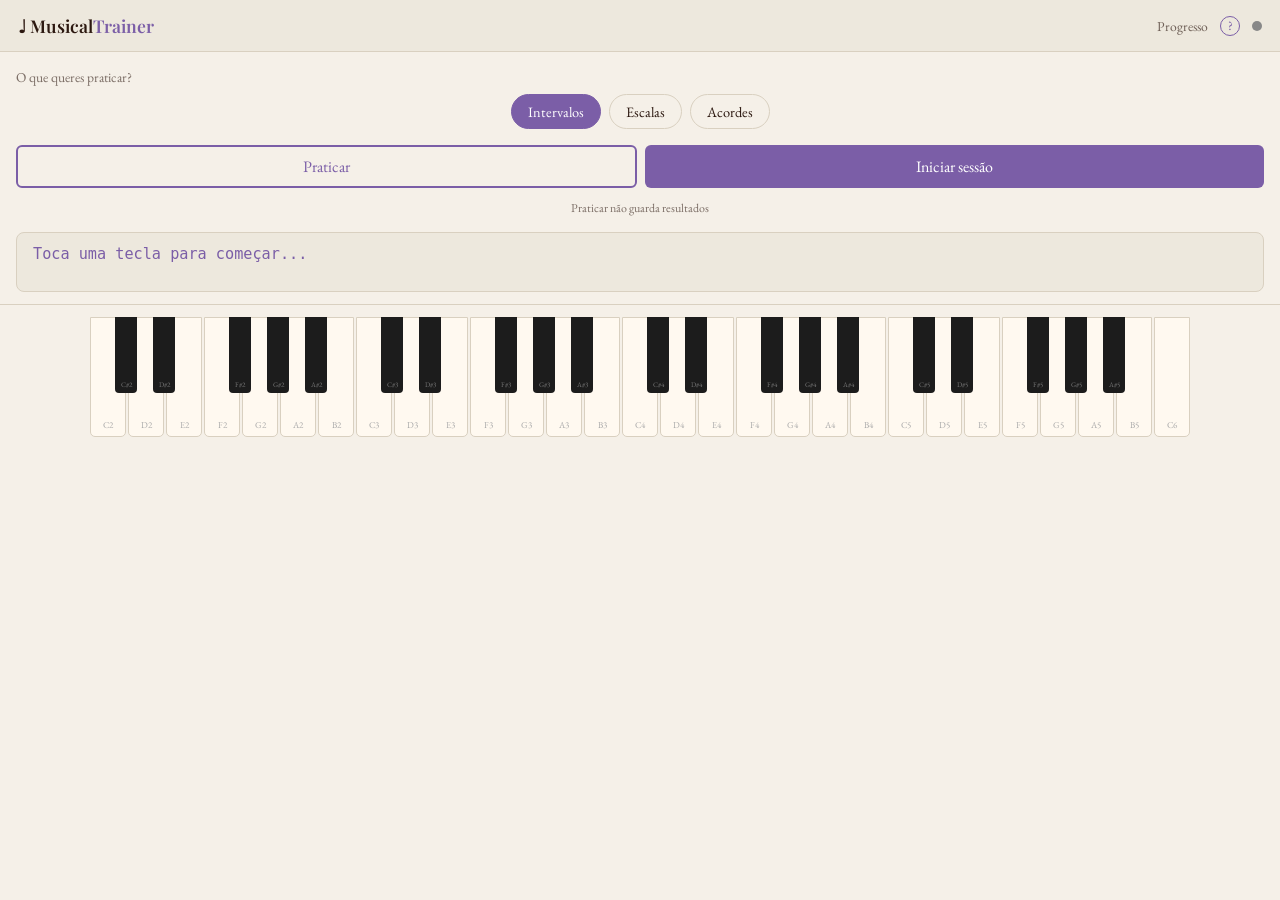
==== frontend/index.html @ 0d6bdf89 "feat(frontend): adicionar index.html com sandbox e seleccao de modo" ====
<!DOCTYPE html>
<html lang="pt">
<head>
  <meta charset="UTF-8">
  <meta name="viewport" content="width=device-width, initial-scale=1.0">
  <title>Musical Trainer</title>
  <link rel="stylesheet" href="css/main.css">
</head>
<body>

<!-- cabecalho: logo, link para progresso, botao de ajuda, LED MIDI -->
<header class="app-header">
  <a class="app-logo" href="index.html">♩ Musical<span>Trainer</span></a>
  <nav class="nav-links">
    <a href="progress.html">Progresso</a>
    <button class="help-btn" id="help-btn" aria-label="Ajuda">?</button>
    <div class="midi-led" id="midi-led"></div>
  </nav>
</header>

<!-- banner de sessao orfa - aparece se houver sessao activa em storage -->
<div class="orphan-banner hidden" id="orphan-banner">
  <span>Tens uma sessão em curso.</span>
  <button class="btn btn-sm btn-secondary" id="orphan-continue">Continuar</button>
  <button class="btn btn-sm btn-ghost"      id="orphan-end">Terminar</button>
</div>

<!-- seleccao de tipo de exercicio e modo de inicio -->
<div class="p-16">
  <p class="text-sm opacity-60 mb-8">O que queres praticar?</p>
  <div class="type-selector" id="type-selector">
    <button class="type-btn" data-type="INTERVAL">Intervalos</button>
    <button class="type-btn" data-type="SCALE">Escalas</button>
    <button class="type-btn" data-type="CHORD">Acordes</button>
  </div>
  <div class="flex gap-8 mt-16">
    <button class="btn btn-secondary w-full" id="btn-practice">Praticar</button>
    <button class="btn btn-primary w-full"   id="btn-session">Iniciar sessão</button>
  </div>
  <p class="text-xs opacity-60 text-center mt-12">Praticar não guarda resultados</p>
</div>

<!-- painel sandbox: notas tocadas + intervalo entre as duas mais recentes (F08) -->
<div class="px-16 mb-12">
  <div class="notes-panel">
    <div class="notes-display" id="sandbox-notes">Toca uma tecla para começar...</div>
    <div class="interval-info" id="sandbox-interval"></div>
  </div>
</div>

<!-- teclado sandbox - tocavel livremente, sem recolha de resposta a exercicio -->
<div class="keyboard-outer">
  <div class="keyboard" id="sandbox-keyboard"></div>
</div>

<!-- modal de ajuda -->
<div class="modal-overlay" id="help-modal" role="dialog" aria-modal="true">
  <div class="modal-box">
    <button class="modal-close" id="modal-close" aria-label="Fechar">×</button>
    <h3>Ajuda</h3>
    <h4>Sobre</h4>
    <p>Musical Trainer é uma ferramenta de treino auditivo. Identifica intervalos, escalas e acordes tocando no teclado virtual ou num controlador MIDI físico.</p>
    <h4>Como funciona</h4>
    <ul>
      <li><strong>Praticar</strong> — ouve e toca as notas. Sem pontuação.</li>
      <li><strong>Iniciar sessão</strong> — os resultados ficam guardados.</li>
      <li><strong>Progresso</strong> — vê a evolução por tipo de exercício.</li>
    </ul>
    <h4>Perguntas frequentes</h4>
    <div class="faq-q">A prática conta para o progresso?</div>
    <div class="faq-a">Não. O modo prática é efémero — nada fica guardado quando sais.</div>
    <div class="faq-q">Posso usar teclado MIDI físico?</div>
    <div class="faq-a">Sim, se o browser suportar Web MIDI API (Chrome e Edge).</div>
    <div class="flex justify-center mt-16">
      <button class="btn btn-ghost btn-sm" id="modal-close-alt">Fechar</button>
    </div>
  </div>
</div>

<script type="module">
import { startSession, endSession, getNoteInfo } from './js/api.js';
import * as state from './js/state.js';
import { createNotesQueue }                      from './js/notes-queue.js';
import { buildKeyboard, onNoteOn, getKeyboardRange } from './js/keyboard.js';
import { playNote }                              from './js/audio.js';
import { initMidi }                              from './js/midi.js';

/* --- seletor de tipo --- */
const typeButtons = document.querySelectorAll('.type-btn');

// restaura o tipo guardado da sessao anterior
const savedType = state.getType();
typeButtons.forEach(btn => {
    btn.classList.toggle('active', btn.dataset.type === savedType);
    btn.addEventListener('click', () => {
        typeButtons.forEach(b => b.classList.remove('active'));
        btn.classList.add('active');
        state.setType(btn.dataset.type);
    });
});

/* --- sandbox: painel de notas e intervalo (F08) --- */
const sandboxQ   = createNotesQueue(8);
const notesEl    = document.getElementById('sandbox-notes');
const intervalEl = document.getElementById('sandbox-interval');

/**
 * Processa uma nota do sandbox - tanto do teclado virtual como do MIDI fisico.
 * Optei por centralizar aqui em vez de dois handlers separados para garantir
 * que o intervalo e calculado independentemente da origem da nota.
 * @param {number} midi
 */
async function handleSandboxNote(midi) {
    playNote(midi, 500);
    sandboxQ.push(midi);
    notesEl.textContent = sandboxQ.toDisplayString();

    const arr = sandboxQ.toArray();
    if (arr.length >= 2) {
        try {
            const info = await getNoteInfo(arr.slice(-2));
            intervalEl.textContent = info.interval
                ? `${info.interval.name} — ${info.interval.semitones} semítons`
                : '';
        } catch { intervalEl.textContent = ''; }
    } else {
        intervalEl.textContent = '';
    }
}

// teclado virtual e MIDI fisico chamam o mesmo handler
onNoteOn(midi => handleSandboxNote(midi));

const [s, e] = getKeyboardRange();
buildKeyboard('sandbox-keyboard', s, e);

/* --- LED MIDI --- */
const ledEl = document.getElementById('midi-led');
function updateLed(ledState) {
    ledEl.className = 'midi-led' + (ledState !== 'off' ? ` ${ledState}` : '');
}
initMidi(midi => handleSandboxNote(midi), updateLed);

/* --- modal de ajuda --- */
const modal    = document.getElementById('help-modal');
const openBtn  = document.getElementById('help-btn');
const closeBtn = document.getElementById('modal-close');
const closeAlt = document.getElementById('modal-close-alt');
openBtn.addEventListener('click',  () => modal.classList.add('visible'));
closeBtn.addEventListener('click', () => modal.classList.remove('visible'));
closeAlt.addEventListener('click', () => modal.classList.remove('visible'));
// fecha ao clicar fora do modal-box
modal.addEventListener('click', e => { if (e.target === modal) modal.classList.remove('visible'); });

/* --- banner de sessao orfa --- */
const banner      = document.getElementById('orphan-banner');
const continueBtn = document.getElementById('orphan-continue');
const endBtn      = document.getElementById('orphan-end');

if (state.hasActiveSession()) {
    banner.classList.remove('hidden');
}
continueBtn.addEventListener('click', () => {
    window.location.href = 'exercise.html';
});
endBtn.addEventListener('click', async () => {
    try { await endSession(state.getSessionId()); } catch { /* best effort - sessao pode ja estar fechada */ }
    state.clearSession();
    banner.classList.add('hidden');
});

/* --- botao Praticar --- */
document.getElementById('btn-practice').addEventListener('click', () => {
    state.setMode('practice');
    state.setSessionId(0);
    state.setCounters({ correct: 0, incorrect: 0, total: 0 });
    window.location.href = 'exercise.html';
});

/* --- botao Iniciar sessao --- */
document.getElementById('btn-session').addEventListener('click', async () => {
    // se ja ha sessao activa, mostra o banner em vez de abrir outra em paralelo
    if (state.hasActiveSession()) {
        banner.classList.remove('hidden');
        return;
    }
    try {
        const session = await startSession();
        state.setMode('session');
        state.setSessionId(session.id);
        state.setSessionTs(new Date().toISOString());
        state.setCounters({ correct: 0, incorrect: 0, total: 0 });
        window.location.href = 'exercise.html';
    } catch (err) {
        alert('Erro ao iniciar sessão: ' + err.message);
    }
});
</script>
</body>
</html>
---- frontend/css/main.css ----
/* estilos partilhados por todas as páginas.
 * paleta extraida dos wireframes (docs/design/wireframes.html) - nao alterar sem ADR.
 * tipografia via Google Fonts: Playfair Display (titulos) + EB Garamond (corpo). */

@import url('https://fonts.googleapis.com/css2?family=Playfair+Display:wght@400;600;700&family=EB+Garamond:ital,wght@0,400;0,500;1,400&display=swap');

/* --- variaveis de paleta (ADR - wireframes) --- */
:root {
  --bg:        #F5F0E8;
  --text:      #2C1810;
  --accent:    #7B5EA7;
  --correct:   #4A7C59;
  --incorrect: #8B3A3A;
  --key-white: #FFF9F0;
  --key-black: #1C1C1C;
  --surface:   #EDE8DD;
  --border:    #D9D0C0;
}

/* --- reset minimo --- */
*, *::before, *::after { box-sizing: border-box; margin: 0; padding: 0; }

body {
  background: var(--bg);
  color: var(--text);
  font-family: 'EB Garamond', Georgia, serif;
  min-height: 100vh;
}

/* --- cabecalho --- */
.app-header {
  display: flex;
  align-items: center;
  justify-content: space-between;
  padding: 14px 18px;
  background: var(--surface);
  border-bottom: 1px solid var(--border);
}
.app-logo {
  font-family: 'Playfair Display', serif;
  font-size: 1.1rem;
  font-weight: 600;
  color: var(--text);
  text-decoration: none;
}
.app-logo span { color: var(--accent); }

.nav-links { display: flex; gap: 12px; align-items: center; }
.nav-links a {
  font-size: .85rem;
  color: var(--text);
  text-decoration: none;
  opacity: .65;
}
.nav-links a:hover { opacity: 1; }

/* --- LED MIDI - 3 estados: off / connected / active --- */
.midi-led {
  width: 10px;
  height: 10px;
  border-radius: 50%;
  background: #888;
  flex-shrink: 0;
  transition: background .1s, box-shadow .1s;
}
.midi-led.connected { background: var(--correct); box-shadow: 0 0 6px var(--correct); }
.midi-led.active    { background: #fff;           box-shadow: 0 0 8px #fff; }

/* --- botao de ajuda "?" --- */
.help-btn {
  font-size: .8rem;
  color: var(--accent);
  cursor: pointer;
  border: 1px solid var(--accent);
  border-radius: 50%;
  width: 20px;
  height: 20px;
  display: flex;
  align-items: center;
  justify-content: center;
  flex-shrink: 0;
  background: none;
  font-family: inherit;
  padding: 0;
}

/* --- botoes --- */
button, .btn {
  font-family: 'EB Garamond', serif;
  font-size: 1rem;
  padding: 9px 22px;
  border-radius: 6px;
  cursor: pointer;
  border: none;
  display: inline-block;
  text-align: center;
  transition: opacity .15s;
}
button:hover { opacity: .85; }

.btn-primary   { background: var(--accent); color: #fff; }
.btn-secondary { background: transparent; color: var(--accent); border: 2px solid var(--accent); }
.btn-ghost     { background: transparent; color: var(--text); border: 1px solid var(--border); }
.btn-sm        { font-size: .85rem; padding: 6px 14px; }
.w-full        { width: 100%; }

/* --- seletor de tipo de exercicio --- */
.type-selector { display: flex; gap: 8px; justify-content: center; flex-wrap: wrap; }
.type-btn {
  font-family: 'EB Garamond', serif;
  font-size: .9rem;
  padding: 7px 16px;
  border-radius: 20px;
  cursor: pointer;
  border: 1px solid var(--border);
  background: transparent;
  color: var(--text);
  transition: background .15s, color .15s;
}
.type-btn.active { background: var(--accent); color: #fff; border-color: var(--accent); }

/* --- card de exercicio --- */
.exercise-card {
  background: var(--surface);
  border: 1px solid var(--border);
  border-radius: 10px;
  padding: 20px 24px;
}
.exercise-card h2 {
  font-family: 'Playfair Display', serif;
  font-size: 1.15rem;
  margin-bottom: 8px;
}
.exercise-card p { font-size: .9rem; opacity: .65; margin-bottom: 14px; }

/* --- feedback apos avaliacao --- */
.feedback-panel { padding: 12px 16px; border-radius: 8px; font-size: .95rem; }
.feedback-panel.correct   { background: #E8F4EC; border: 1px solid #B8DEC4; color: var(--correct); }
.feedback-panel.incorrect { background: #F5E8E8; border: 1px solid #DEB8B8; color: var(--incorrect); }

/* --- banner de modo pratica --- */
.practice-banner {
  background: #F0EBF7;
  border-bottom: 1px solid #C5B2E0;
  color: var(--accent);
  font-size: .8rem;
  text-align: center;
  padding: 6px;
}

/* --- painel de notas tocadas --- */
.notes-panel {
  background: var(--surface);
  border: 1px solid var(--border);
  border-radius: 8px;
  padding: 12px 16px;
  min-height: 60px;
}
.notes-display  { font-family: monospace; color: var(--accent); font-size: .95rem; word-break: break-all; }
.notes-hint     { font-size: .78rem; opacity: .55; }
.interval-info  { font-size: .85rem; opacity: .75; margin-top: 4px; }

/* --- contador no header (sessao pontuada) --- */
.session-counter        { font-size: .85rem; opacity: .7; }
.session-counter strong { opacity: 1; color: var(--accent); }

/* --- modal de ajuda --- */
.modal-overlay {
  display: none;
  position: fixed;
  inset: 0;
  background: rgba(44,24,16,.45);
  align-items: center;
  justify-content: center;
  z-index: 100;
}
.modal-overlay.visible { display: flex; }
.modal-box {
  background: var(--bg);
  border: 1px solid var(--border);
  border-radius: 12px;
  padding: 24px;
  width: 90%;
  max-width: 320px;
  max-height: 80vh;
  overflow-y: auto;
}
.modal-box h3 { font-family: 'Playfair Display', serif; font-size: 1.1rem; margin-bottom: 12px; }
.modal-box h4 { font-size: .9rem; font-weight: 600; margin: 14px 0 5px; color: var(--accent); }
.modal-box p, .modal-box li { font-size: .83rem; opacity: .8; line-height: 1.5; }
.modal-box ul  { padding-left: 14px; }
.modal-close   {
  float: right;
  font-size: 1.2rem;
  cursor: pointer;
  opacity: .5;
  background: none;
  border: none;
  font-family: inherit;
  color: var(--text);
  padding: 0;
}
.faq-q { font-weight: 500; margin-top: 10px; font-size: .83rem; }
.faq-a { font-size: .8rem; opacity: .65; margin-top: 2px; }

/* --- banner de sessao orfa --- */
.orphan-banner {
  background: #FFF8E1;
  border-bottom: 1px solid #F5CC6A;
  padding: 10px 18px;
  display: flex;
  align-items: center;
  gap: 12px;
  font-size: .88rem;
  flex-wrap: wrap;
}

/* --- barras de progresso --- */
.progress-bar  { height: 8px; background: var(--border); border-radius: 4px; overflow: hidden; }
.progress-fill { height: 100%; background: var(--accent); border-radius: 4px; transition: width .3s; }
.progress-fill.correct { background: var(--correct); }

/* --- linhas de estatistica --- */
.stat-row {
  display: flex;
  justify-content: space-between;
  align-items: center;
  padding: 8px 0;
  border-bottom: 1px solid var(--border);
  font-size: .9rem;
}

/* --- hint card (area mais fraca, formula de escala) --- */
.hint-card {
  background: var(--surface);
  border: 1px solid var(--border);
  border-radius: 8px;
  padding: 12px 16px;
  font-size: .85rem;
  opacity: .85;
}
.hint-label {
  font-size: .7rem;
  text-transform: uppercase;
  letter-spacing: .05em;
  color: var(--accent);
  margin-bottom: 4px;
}

/* --- teclado virtual ---
 * largura de tecla branca fixa em 36px (WK_W=38 em keyboard.js inclui o gap de 2px).
 * nao alterar a largura via media queries - o JS de posicionamento das teclas pretas
 * depende de WK_W constante. a altura varia para dar mais conforto em ecras maiores.
 * overflow-x: auto no container garante scroll horizontal em mobile. */
.keyboard-outer {
  padding: 12px 12px 16px;
  overflow-x: auto;
  background: var(--bg);
  border-top: 1px solid var(--border);
}
.keyboard {
  position: relative;
  display: flex;
  gap: 2px;
  width: fit-content;
  margin: 0 auto;
}

.wk {
  width: 36px;
  height: 100px;
  background: var(--key-white);
  border: 1px solid var(--border);
  border-radius: 0 0 5px 5px;
  position: relative;
  display: flex;
  align-items: flex-end;
  justify-content: center;
  padding-bottom: 5px;
  cursor: pointer;
  flex-shrink: 0;
  user-select: none;
  transition: background .05s;
}
.wk:hover      { background: #EEE8D8; box-shadow: inset 0 -3px 0 var(--accent); }
.wk.active     { background: #DDD5C4; box-shadow: inset 0 -3px 0 var(--accent); }
.wk.highlighted { background: #D5C8F0; box-shadow: inset 0 -3px 0 var(--accent); }
.wk .lbl       { font-size: 9px; font-family: 'EB Garamond', serif; color: #aaa; pointer-events: none; }

.bk {
  position: absolute;
  width: 22px;
  height: 62px;
  background: var(--key-black);
  border-radius: 0 0 4px 4px;
  z-index: 2;
  cursor: pointer;
  display: flex;
  align-items: flex-end;
  justify-content: center;
  padding-bottom: 4px;
  user-select: none;
  transition: background .05s;
}
.bk:hover      { background: #3A3A3A; box-shadow: inset 0 -2px 0 var(--accent); }
.bk.active     { background: #4A4A4A; box-shadow: inset 0 -2px 0 var(--accent); }
.bk.highlighted { background: #5A4A7A; }
.bk .lbl       { font-size: 7px; color: #777; font-family: 'EB Garamond', serif; pointer-events: none; }

/* apenas a altura das teclas cresce em ecras maiores - largura permanece fixa */
@media (min-width: 768px)  { .wk { height: 110px; } .bk { height: 70px; } }
@media (min-width: 1024px) { .wk { height: 120px; } .bk { height: 76px; } }

/* --- utilidades --- */
.p-16   { padding: 16px; }
.px-16  { padding: 0 16px; }
.mt-8   { margin-top: 8px; }
.mt-12  { margin-top: 12px; }
.mt-16  { margin-top: 16px; }
.mt-24  { margin-top: 24px; }
.mb-6   { margin-bottom: 6px; }
.mb-8   { margin-bottom: 8px; }
.mb-12  { margin-bottom: 12px; }
.mb-20  { margin-bottom: 20px; }
.flex   { display: flex; }
.gap-8  { gap: 8px; }
.gap-12 { gap: 12px; }
.items-center    { align-items: center; }
.justify-between { justify-content: space-between; }
.justify-center  { justify-content: center; }
.text-center  { text-align: center; }
.text-sm      { font-size: .85rem; }
.text-xs      { font-size: .75rem; }
.opacity-60   { opacity: .6; }
.opacity-70   { opacity: .7; }
.hidden       { display: none !important; }
.color-accent    { color: var(--accent); }
.color-correct   { color: var(--correct); }
.color-incorrect { color: var(--incorrect); }
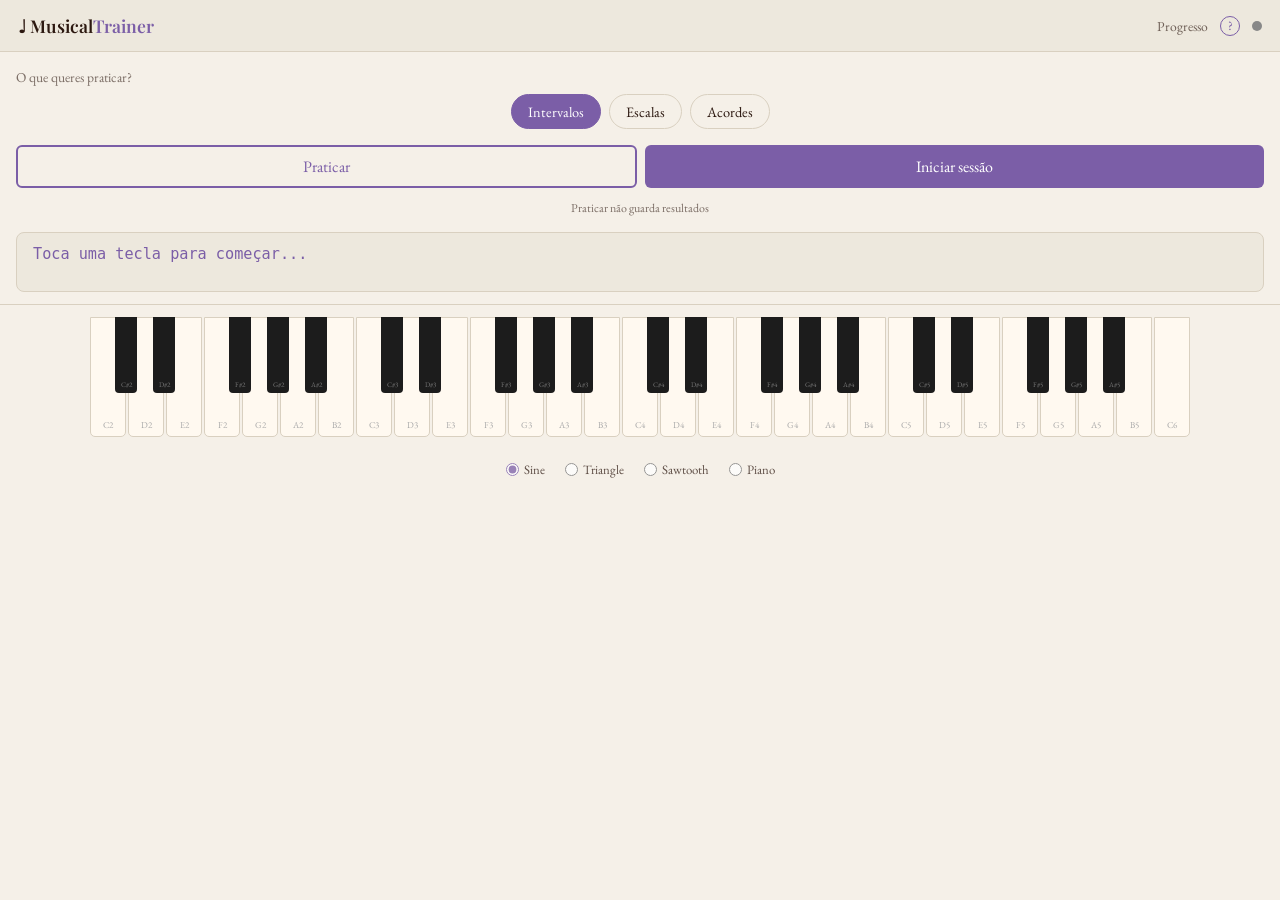
==== commit 2183acd8: "feat(frontend): selector de timbre com radio buttons abaixo do teclado Adiciona #timbre-selector em " ====
--- a/frontend/index.html
+++ b/frontend/index.html
@@ -4,6 +4,7 @@
   <meta charset="UTF-8">
   <meta name="viewport" content="width=device-width, initial-scale=1.0">
   <title>Musical Trainer</title>
+  <link rel="icon" href="favicon.svg" type="image/svg+xml">
   <link rel="stylesheet" href="css/main.css">
 </head>
 <body>
@@ -14,7 +15,7 @@
   <nav class="nav-links">
     <a href="progress.html">Progresso</a>
     <button class="help-btn" id="help-btn" aria-label="Ajuda">?</button>
-    <div class="midi-led" id="midi-led"></div>
+    <div class="midi-led" id="midi-led" title="MIDI: verde = dispositivo ligado · cinzento = sem dispositivo"></div>
   </nav>
 </header>
 
@@ -51,6 +52,14 @@
 <!-- teclado sandbox - tocavel livremente, sem recolha de resposta a exercicio -->
 <div class="keyboard-outer">
   <div class="keyboard" id="sandbox-keyboard"></div>
+</div>
+
+<!-- selector de timbre: persiste via sessionStorage (mt_timbre) -->
+<div class="timbre-selector" id="timbre-selector">
+  <label><input type="radio" name="timbre" value="sine">     Sine</label>
+  <label><input type="radio" name="timbre" value="triangle"> Triangle</label>
+  <label><input type="radio" name="timbre" value="sawtooth"> Sawtooth</label>
+  <label><input type="radio" name="timbre" value="piano">    Piano</label>
 </div>
 
 <!-- modal de ajuda -->
@@ -82,8 +91,16 @@
 import * as state from './js/state.js';
 import { createNotesQueue }                      from './js/notes-queue.js';
 import { buildKeyboard, onNoteOn, getKeyboardRange } from './js/keyboard.js';
-import { playNote }                              from './js/audio.js';
+import { playNote, setCurrentTimbre }             from './js/audio.js';
 import { initMidi }                              from './js/midi.js';
+import { getTimbre, setTimbre }                  from './js/state.js';
+
+/* --- seletor de timbre --- */
+setCurrentTimbre(getTimbre());
+document.querySelectorAll('input[name="timbre"]').forEach(r => {
+    if (r.value === getTimbre()) r.checked = true;
+    r.addEventListener('change', () => { setTimbre(r.value); setCurrentTimbre(r.value); });
+});
 
 /* --- seletor de tipo --- */
 const typeButtons = document.querySelectorAll('.type-btn');
@@ -96,6 +113,10 @@
         typeButtons.forEach(b => b.classList.remove('active'));
         btn.classList.add('active');
         state.setType(btn.dataset.type);
+        // limpar painel ao mudar tipo — notas de "Intervalos" nao fazem sentido em "Escalas"
+        sandboxQ.clear();
+        notesEl.textContent = 'Toca uma tecla para começar...';
+        intervalEl.textContent = '';
     });
 });
 
@@ -187,12 +208,17 @@
     try {
         const session = await startSession();
         state.setMode('session');
-        state.setSessionId(session.id);
+        // atenção: SessionResponse serializa o campo como "sessionId", não como "id".
+        // session.id seria undefined, causando sessionId=0, /api/sessions/0/end → 404,
+        // e todos os dados da sessão perdidos silenciosamente.
+        state.setSessionId(session.sessionId);
         state.setSessionTs(new Date().toISOString());
         state.setCounters({ correct: 0, incorrect: 0, total: 0 });
         window.location.href = 'exercise.html';
     } catch (err) {
-        alert('Erro ao iniciar sessão: ' + err.message);
+        // nunca usar alert() — interrompe o fluxo e expoe mensagens tecnicas ao utilizador
+        console.error('startSession falhou:', err);
+        document.getElementById('btn-session').textContent = 'Erro — tenta novamente';
     }
 });
 </script>
--- a/frontend/css/main.css
+++ b/frontend/css/main.css
@@ -337,3 +337,23 @@
 .color-accent    { color: var(--accent); }
 .color-correct   { color: var(--correct); }
 .color-incorrect { color: var(--incorrect); }
+
+/* --- selector de timbre --- */
+.timbre-selector {
+  display: flex;
+  gap: 20px;
+  justify-content: center;
+  padding: 8px 16px 12px;
+  font-size: 0.8rem;
+  opacity: 0.75;
+}
+.timbre-selector label {
+  display: flex;
+  align-items: center;
+  gap: 5px;
+  cursor: pointer;
+}
+.timbre-selector input[type="radio"] {
+  accent-color: var(--accent, #7c6fcd);
+  cursor: pointer;
+}
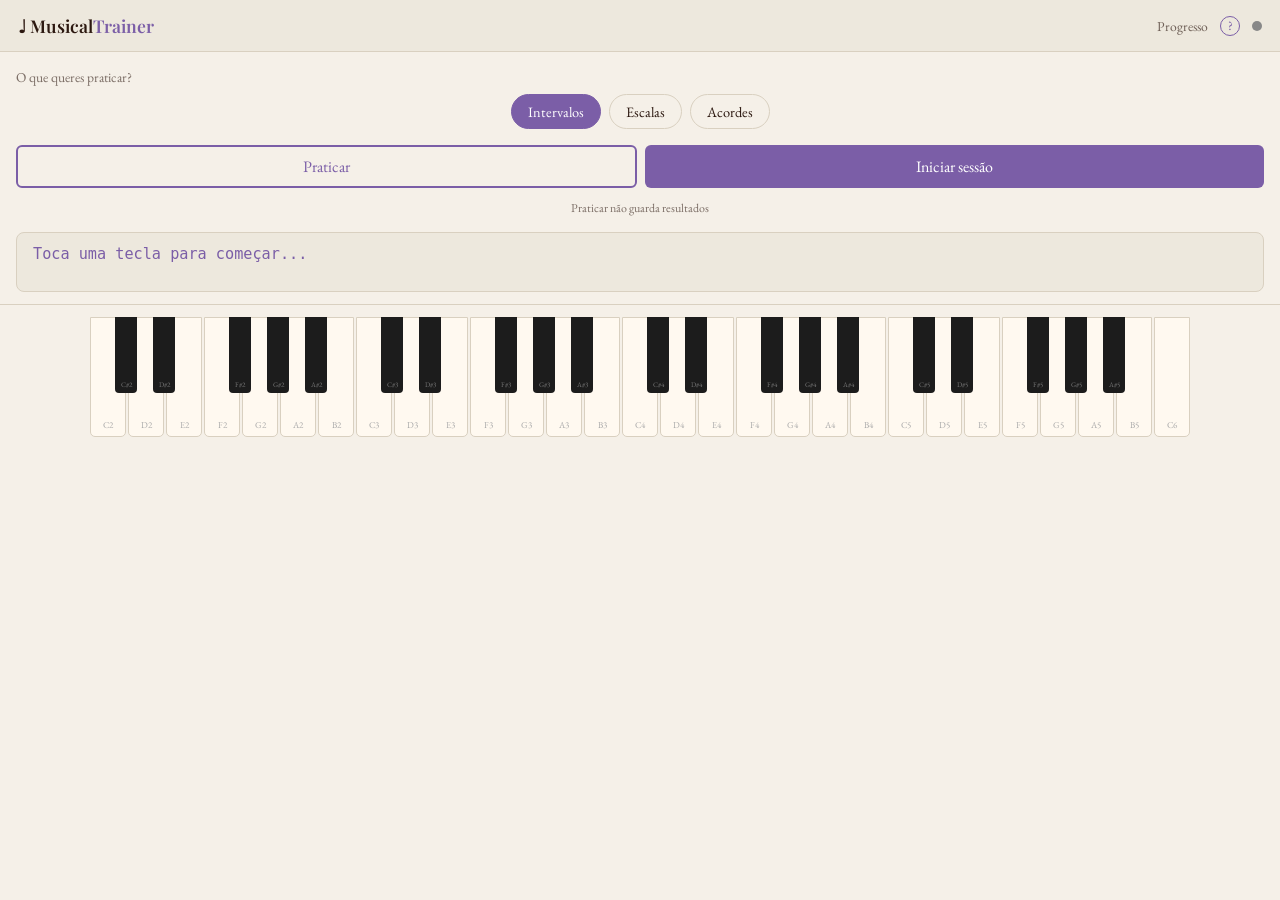
==== commit 60712dfe: "Merge feat/54-frontend-foundation: foundation JS modules e CSS" ====
--- a/frontend/index.html
+++ b/frontend/index.html
@@ -4,7 +4,6 @@
   <meta charset="UTF-8">
   <meta name="viewport" content="width=device-width, initial-scale=1.0">
   <title>Musical Trainer</title>
-  <link rel="icon" href="favicon.svg" type="image/svg+xml">
   <link rel="stylesheet" href="css/main.css">
 </head>
 <body>
@@ -15,7 +14,7 @@
   <nav class="nav-links">
     <a href="progress.html">Progresso</a>
     <button class="help-btn" id="help-btn" aria-label="Ajuda">?</button>
-    <div class="midi-led" id="midi-led" title="MIDI: verde = dispositivo ligado · cinzento = sem dispositivo"></div>
+    <div class="midi-led" id="midi-led"></div>
   </nav>
 </header>
 
@@ -52,14 +51,6 @@
 <!-- teclado sandbox - tocavel livremente, sem recolha de resposta a exercicio -->
 <div class="keyboard-outer">
   <div class="keyboard" id="sandbox-keyboard"></div>
-</div>
-
-<!-- selector de timbre: persiste via sessionStorage (mt_timbre) -->
-<div class="timbre-selector" id="timbre-selector">
-  <label><input type="radio" name="timbre" value="sine">     Sine</label>
-  <label><input type="radio" name="timbre" value="triangle"> Triangle</label>
-  <label><input type="radio" name="timbre" value="sawtooth"> Sawtooth</label>
-  <label><input type="radio" name="timbre" value="piano">    Piano</label>
 </div>
 
 <!-- modal de ajuda -->
@@ -91,16 +82,8 @@
 import * as state from './js/state.js';
 import { createNotesQueue }                      from './js/notes-queue.js';
 import { buildKeyboard, onNoteOn, getKeyboardRange } from './js/keyboard.js';
-import { playNote, setCurrentTimbre }             from './js/audio.js';
+import { playNote }                              from './js/audio.js';
 import { initMidi }                              from './js/midi.js';
-import { getTimbre, setTimbre }                  from './js/state.js';
-
-/* --- seletor de timbre --- */
-setCurrentTimbre(getTimbre());
-document.querySelectorAll('input[name="timbre"]').forEach(r => {
-    if (r.value === getTimbre()) r.checked = true;
-    r.addEventListener('change', () => { setTimbre(r.value); setCurrentTimbre(r.value); });
-});
 
 /* --- seletor de tipo --- */
 const typeButtons = document.querySelectorAll('.type-btn');
@@ -113,10 +96,6 @@
         typeButtons.forEach(b => b.classList.remove('active'));
         btn.classList.add('active');
         state.setType(btn.dataset.type);
-        // limpar painel ao mudar tipo — notas de "Intervalos" nao fazem sentido em "Escalas"
-        sandboxQ.clear();
-        notesEl.textContent = 'Toca uma tecla para começar...';
-        intervalEl.textContent = '';
     });
 });
 
@@ -208,17 +187,12 @@
     try {
         const session = await startSession();
         state.setMode('session');
-        // atenção: SessionResponse serializa o campo como "sessionId", não como "id".
-        // session.id seria undefined, causando sessionId=0, /api/sessions/0/end → 404,
-        // e todos os dados da sessão perdidos silenciosamente.
-        state.setSessionId(session.sessionId);
+        state.setSessionId(session.id);
         state.setSessionTs(new Date().toISOString());
         state.setCounters({ correct: 0, incorrect: 0, total: 0 });
         window.location.href = 'exercise.html';
     } catch (err) {
-        // nunca usar alert() — interrompe o fluxo e expoe mensagens tecnicas ao utilizador
-        console.error('startSession falhou:', err);
-        document.getElementById('btn-session').textContent = 'Erro — tenta novamente';
+        alert('Erro ao iniciar sessão: ' + err.message);
     }
 });
 </script>
--- a/frontend/css/main.css
+++ b/frontend/css/main.css
@@ -337,23 +337,3 @@
 .color-accent    { color: var(--accent); }
 .color-correct   { color: var(--correct); }
 .color-incorrect { color: var(--incorrect); }
-
-/* --- selector de timbre --- */
-.timbre-selector {
-  display: flex;
-  gap: 20px;
-  justify-content: center;
-  padding: 8px 16px 12px;
-  font-size: 0.8rem;
-  opacity: 0.75;
-}
-.timbre-selector label {
-  display: flex;
-  align-items: center;
-  gap: 5px;
-  cursor: pointer;
-}
-.timbre-selector input[type="radio"] {
-  accent-color: var(--accent, #7c6fcd);
-  cursor: pointer;
-}
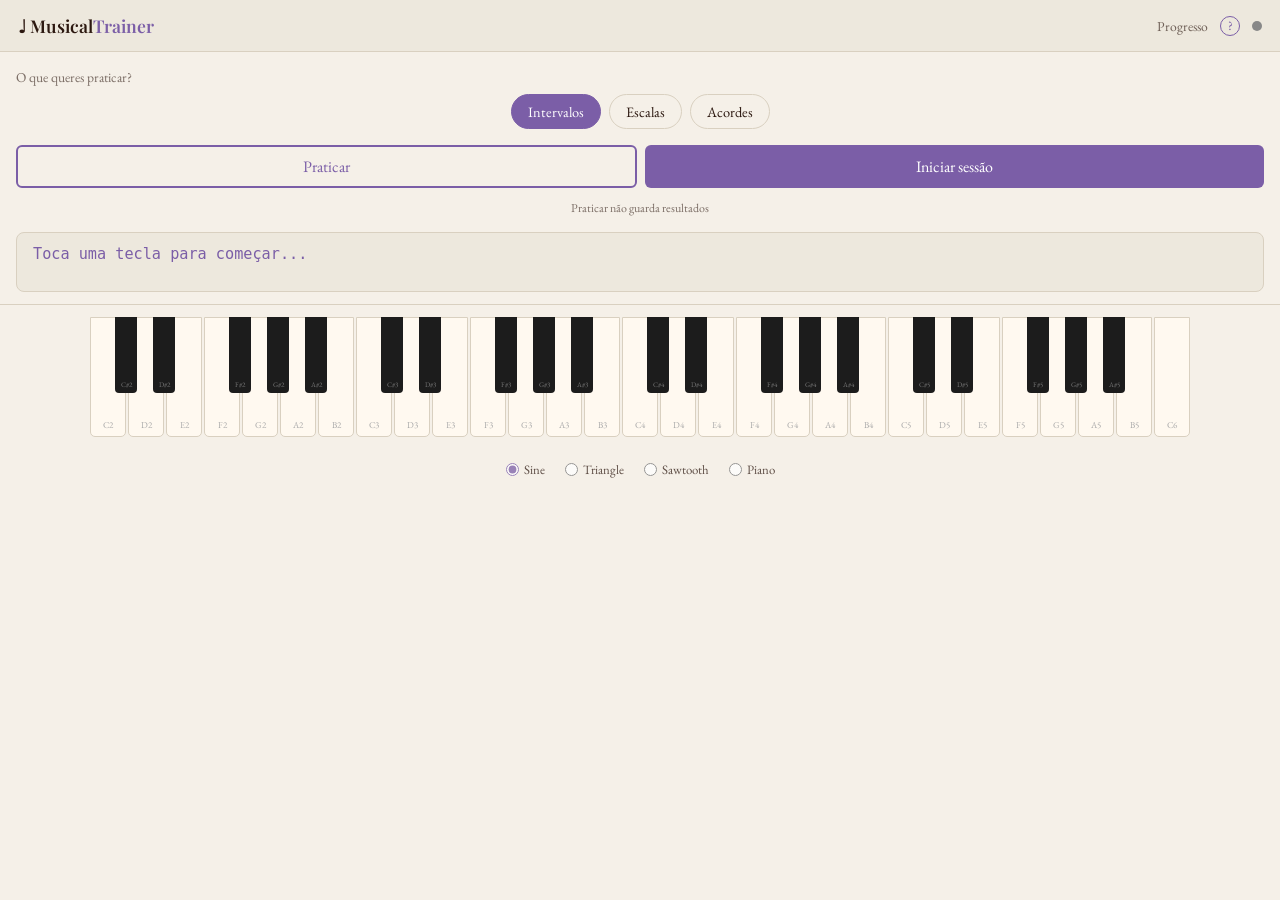
==== commit 18309660: "Merge feat/76-audio-timbres: 4 presets de timbre e selector UI" ====
--- a/frontend/index.html
+++ b/frontend/index.html
@@ -4,6 +4,7 @@
   <meta charset="UTF-8">
   <meta name="viewport" content="width=device-width, initial-scale=1.0">
   <title>Musical Trainer</title>
+  <link rel="icon" href="favicon.svg" type="image/svg+xml">
   <link rel="stylesheet" href="css/main.css">
 </head>
 <body>
@@ -14,7 +15,7 @@
   <nav class="nav-links">
     <a href="progress.html">Progresso</a>
     <button class="help-btn" id="help-btn" aria-label="Ajuda">?</button>
-    <div class="midi-led" id="midi-led"></div>
+    <div class="midi-led" id="midi-led" title="MIDI: verde = dispositivo ligado · cinzento = sem dispositivo"></div>
   </nav>
 </header>
 
@@ -51,6 +52,14 @@
 <!-- teclado sandbox - tocavel livremente, sem recolha de resposta a exercicio -->
 <div class="keyboard-outer">
   <div class="keyboard" id="sandbox-keyboard"></div>
+</div>
+
+<!-- selector de timbre: persiste via sessionStorage (mt_timbre) -->
+<div class="timbre-selector" id="timbre-selector">
+  <label><input type="radio" name="timbre" value="sine">     Sine</label>
+  <label><input type="radio" name="timbre" value="triangle"> Triangle</label>
+  <label><input type="radio" name="timbre" value="sawtooth"> Sawtooth</label>
+  <label><input type="radio" name="timbre" value="piano">    Piano</label>
 </div>
 
 <!-- modal de ajuda -->
@@ -82,8 +91,16 @@
 import * as state from './js/state.js';
 import { createNotesQueue }                      from './js/notes-queue.js';
 import { buildKeyboard, onNoteOn, getKeyboardRange } from './js/keyboard.js';
-import { playNote }                              from './js/audio.js';
+import { playNote, setCurrentTimbre }             from './js/audio.js';
 import { initMidi }                              from './js/midi.js';
+import { getTimbre, setTimbre }                  from './js/state.js';
+
+/* --- seletor de timbre --- */
+setCurrentTimbre(getTimbre());
+document.querySelectorAll('input[name="timbre"]').forEach(r => {
+    if (r.value === getTimbre()) r.checked = true;
+    r.addEventListener('change', () => { setTimbre(r.value); setCurrentTimbre(r.value); });
+});
 
 /* --- seletor de tipo --- */
 const typeButtons = document.querySelectorAll('.type-btn');
@@ -96,6 +113,10 @@
         typeButtons.forEach(b => b.classList.remove('active'));
         btn.classList.add('active');
         state.setType(btn.dataset.type);
+        // limpar painel ao mudar tipo — notas de "Intervalos" nao fazem sentido em "Escalas"
+        sandboxQ.clear();
+        notesEl.textContent = 'Toca uma tecla para começar...';
+        intervalEl.textContent = '';
     });
 });
 
@@ -187,12 +208,17 @@
     try {
         const session = await startSession();
         state.setMode('session');
-        state.setSessionId(session.id);
+        // atenção: SessionResponse serializa o campo como "sessionId", não como "id".
+        // session.id seria undefined, causando sessionId=0, /api/sessions/0/end → 404,
+        // e todos os dados da sessão perdidos silenciosamente.
+        state.setSessionId(session.sessionId);
         state.setSessionTs(new Date().toISOString());
         state.setCounters({ correct: 0, incorrect: 0, total: 0 });
         window.location.href = 'exercise.html';
     } catch (err) {
-        alert('Erro ao iniciar sessão: ' + err.message);
+        // nunca usar alert() — interrompe o fluxo e expoe mensagens tecnicas ao utilizador
+        console.error('startSession falhou:', err);
+        document.getElementById('btn-session').textContent = 'Erro — tenta novamente';
     }
 });
 </script>
--- a/frontend/css/main.css
+++ b/frontend/css/main.css
@@ -1,4 +1,4 @@
-/* estilos partilhados por todas as páginas.
+﻿/* estilos partilhados por todas as páginas.
  * paleta extraida dos wireframes (docs/design/wireframes.html) - nao alterar sem ADR.
  * tipografia via Google Fonts: Playfair Display (titulos) + EB Garamond (corpo). */
 
@@ -97,6 +97,7 @@
   transition: opacity .15s;
 }
 button:hover { opacity: .85; }
+button:disabled { opacity: .4; cursor: not-allowed; }
 
 .btn-primary   { background: var(--accent); color: #fff; }
 .btn-secondary { background: transparent; color: var(--accent); border: 2px solid var(--accent); }
@@ -337,3 +338,23 @@
 .color-accent    { color: var(--accent); }
 .color-correct   { color: var(--correct); }
 .color-incorrect { color: var(--incorrect); }
+
+/* --- selector de timbre --- */
+.timbre-selector {
+  display: flex;
+  gap: 20px;
+  justify-content: center;
+  padding: 8px 16px 12px;
+  font-size: 0.8rem;
+  opacity: 0.75;
+}
+.timbre-selector label {
+  display: flex;
+  align-items: center;
+  gap: 5px;
+  cursor: pointer;
+}
+.timbre-selector input[type="radio"] {
+  accent-color: var(--accent, #7c6fcd);
+  cursor: pointer;
+}
